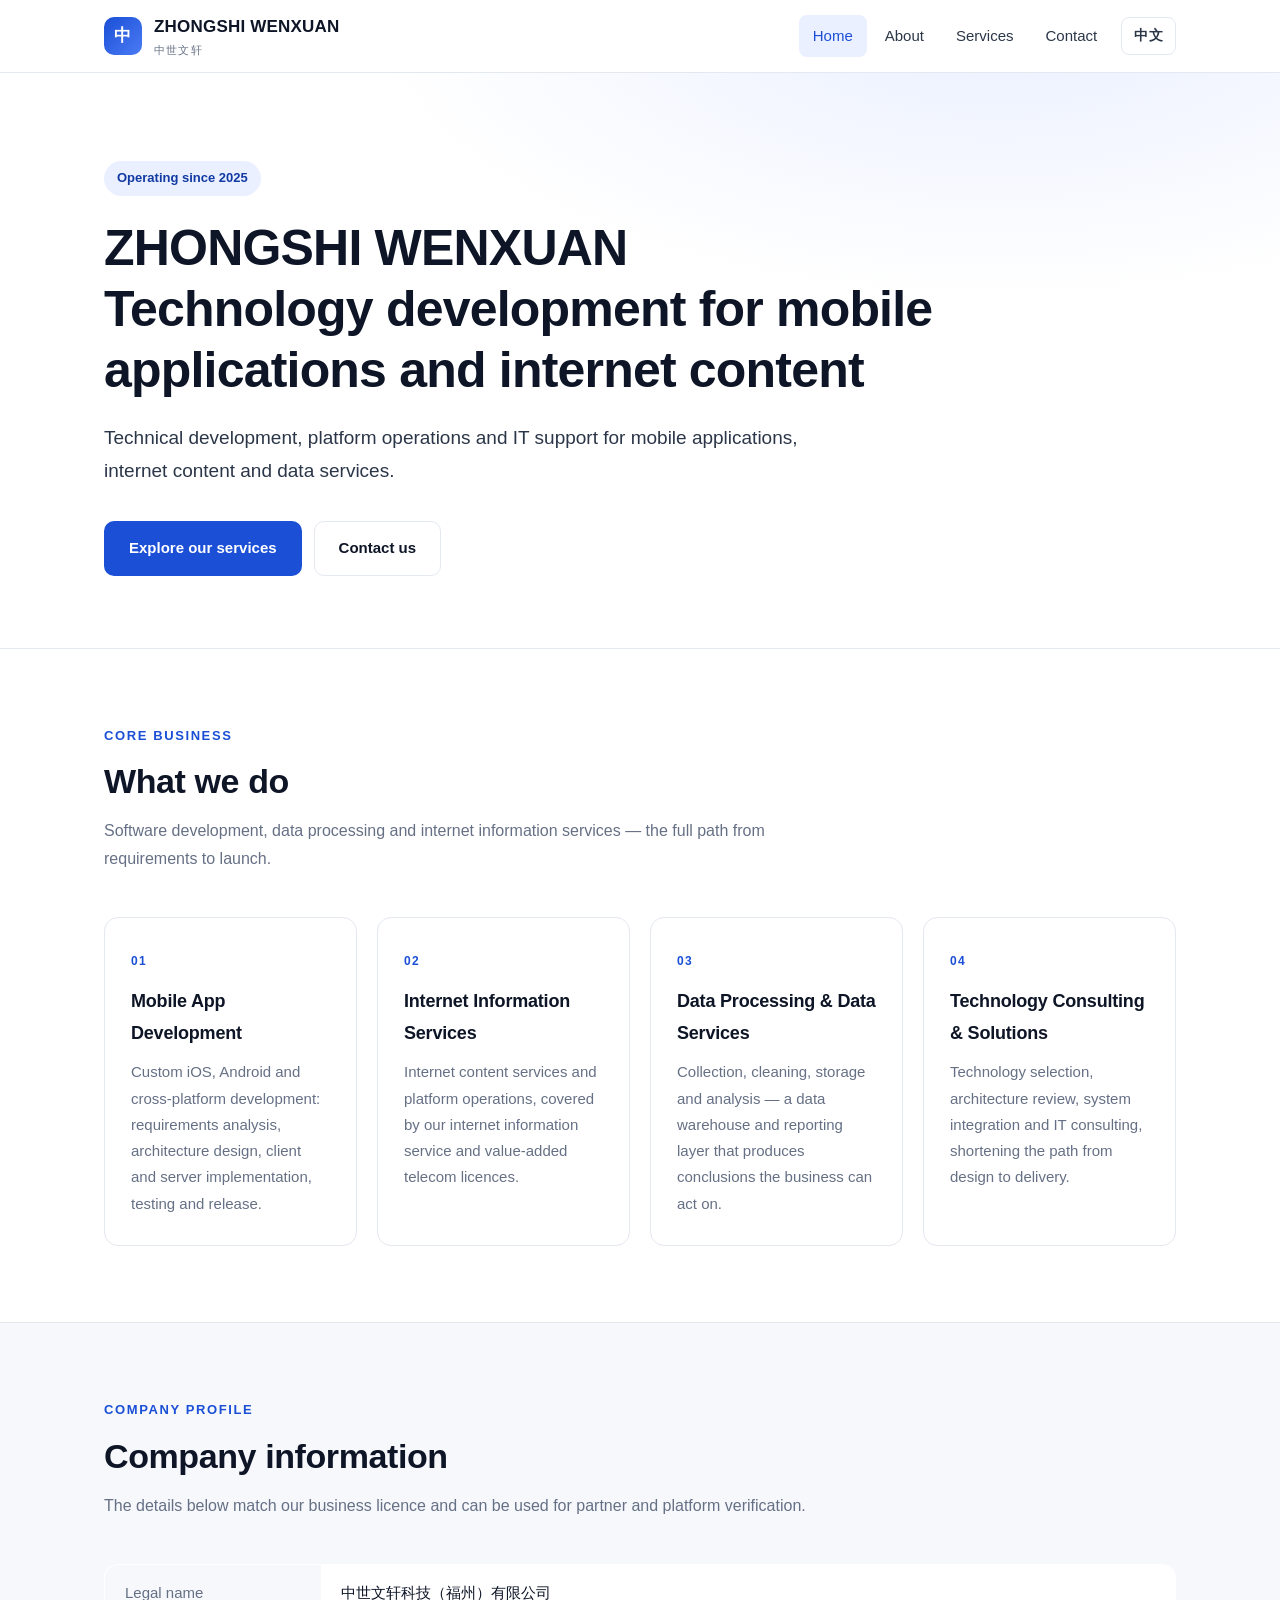
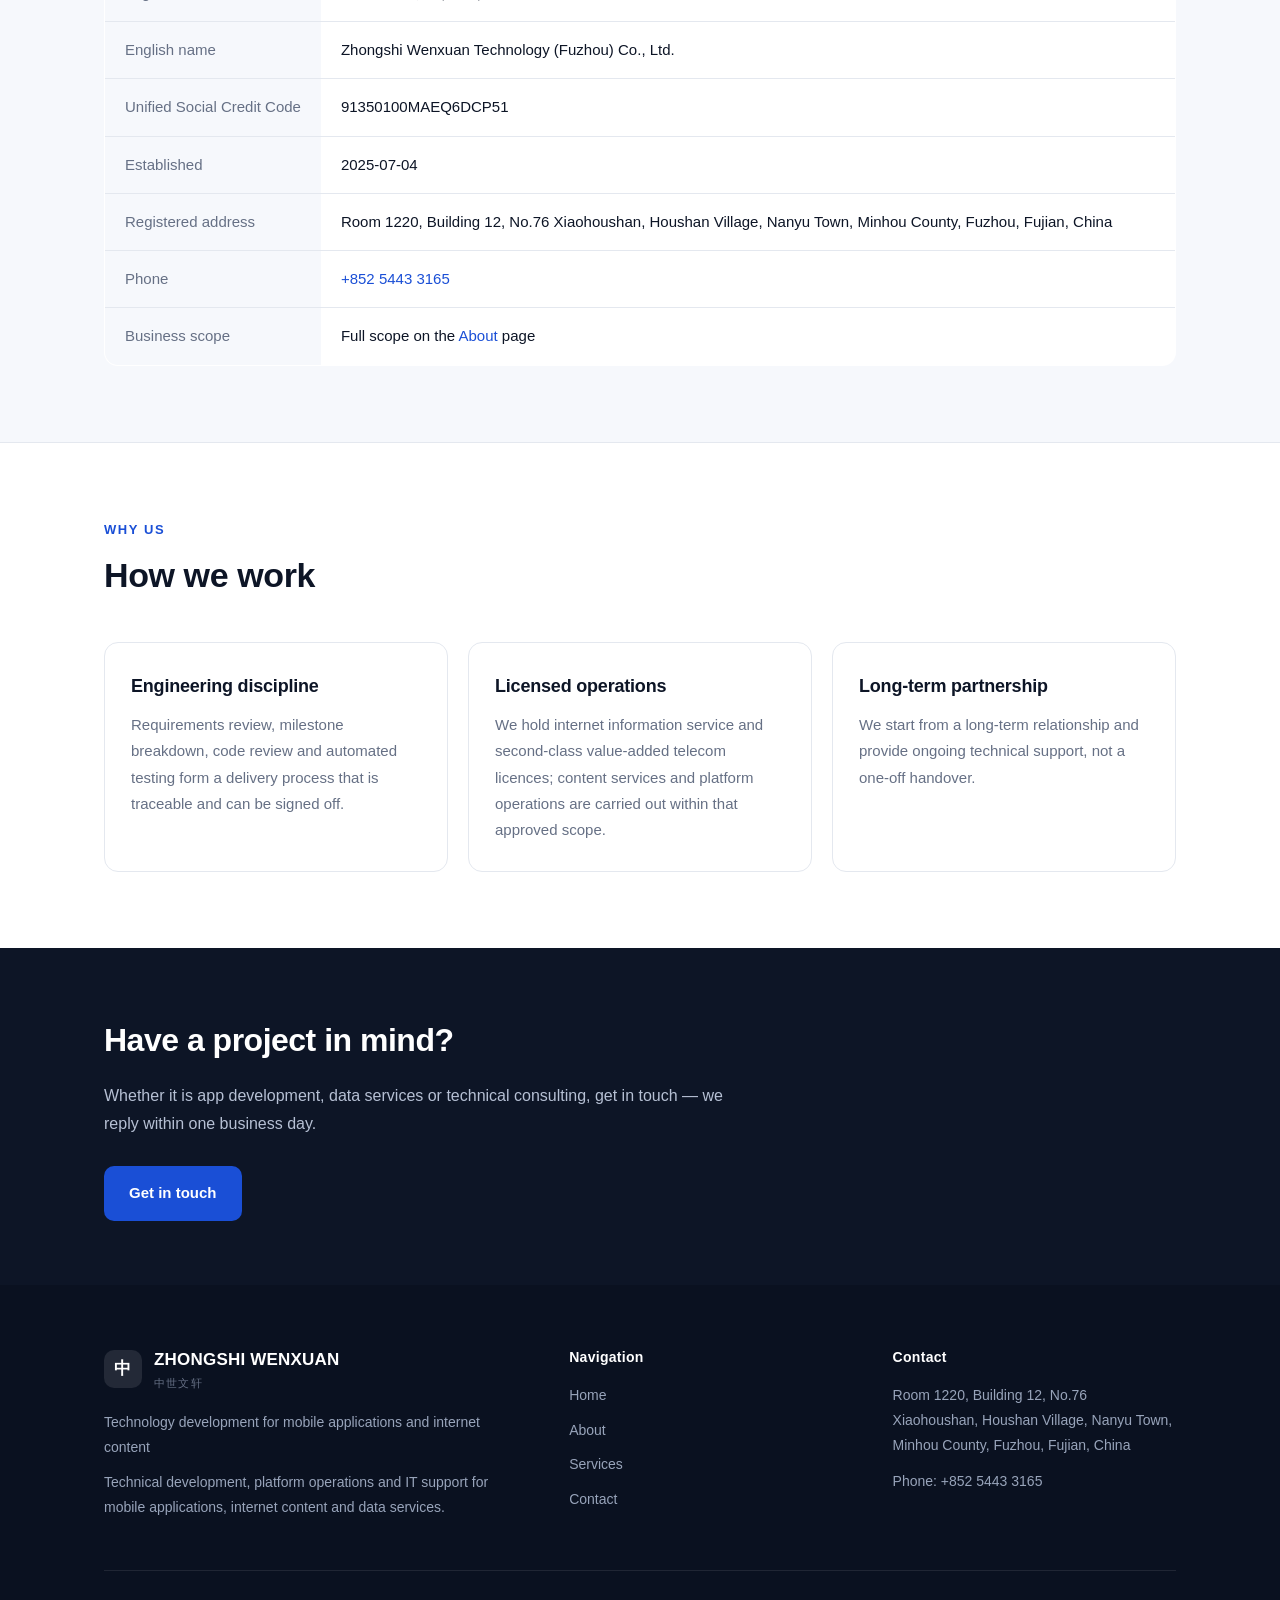
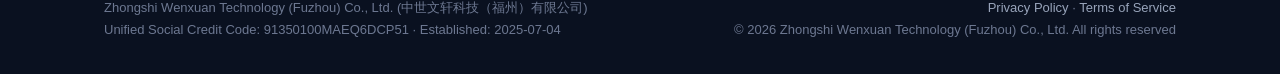
==== en/index.html @ 02695daa "feat: 中英双语版 + 真实联系电话" ====
<!DOCTYPE html>
<html lang="en">
<head>
<meta charset="utf-8">
<meta name="viewport" content="width=device-width, initial-scale=1">
<title>Zhongshi Wenxuan Technology (Fuzhou) Co., Ltd. | Technology development for mobile applications and internet content</title>
<meta name="description" content="Zhongshi Wenxuan Technology (Fuzhou) Co., Ltd. | Technology development for mobile applications and internet content. Technical development, platform operations and IT support for mobile applications, internet content and data services.">
<meta name="author" content="Zhongshi Wenxuan Technology (Fuzhou) Co., Ltd.">
<link rel="canonical" href="https://shixuangame.github.io/en/">
<link rel="alternate" hreflang="zh-CN" href="https://shixuangame.github.io/">
<link rel="alternate" hreflang="en" href="https://shixuangame.github.io/en/">
<link rel="alternate" hreflang="x-default" href="https://shixuangame.github.io/">
<meta property="og:type" content="website">
<meta property="og:site_name" content="Zhongshi Wenxuan Technology (Fuzhou) Co., Ltd.">
<meta property="og:title" content="Zhongshi Wenxuan Technology (Fuzhou) Co., Ltd. | Technology development for mobile applications and internet content">
<meta property="og:description" content="Zhongshi Wenxuan Technology (Fuzhou) Co., Ltd. | Technology development for mobile applications and internet content. Technical development, platform operations and IT support for mobile applications, internet content and data services.">
<meta property="og:url" content="https://shixuangame.github.io/en/">
<meta property="og:locale" content="en_US">
<meta name="twitter:card" content="summary">
<meta name="theme-color" content="#1a4fd6">

<link rel="icon" href="../favicon.svg" type="image/svg+xml">
<link rel="stylesheet" href="../styles.css">
<script type="application/ld+json">{"@context":"https://schema.org","@type":"Organization","name":"Zhongshi Wenxuan Technology (Fuzhou) Co., Ltd.","alternateName":"中世文轩科技（福州）有限公司","url":"https://shixuangame.github.io","telephone":"+852 5443 3165","foundingDate":"2025-07-04","identifier":"91350100MAEQ6DCP51","address":{"@type":"PostalAddress","streetAddress":"Room 1220, Building 12, No.76 Xiaohoushan, Houshan Village, Nanyu Town, Minhou County, Fuzhou, Fujian, China","addressCountry":"CN"},"contactPoint":{"@type":"ContactPoint","contactType":"customer service","telephone":"+852 5443 3165","availableLanguage":["zh-CN","en"]}}</script>
</head>
<body>
<a class="skip" href="#main">Skip to content</a>

<header class="site-header">
  <div class="wrap header-inner">
    <a class="brand" href="index.html">
      <span class="brand-mark" aria-hidden="true">中</span>
      <span>
        <span class="brand-name">ZHONGSHI WENXUAN</span>
        <span class="brand-sub">中世文轩</span>
      </span>
    </a>
    <button class="nav-toggle" type="button" aria-label="Open navigation" aria-expanded="false">☰</button>
    <nav class="nav" id="nav">
      <a href="index.html" aria-current="page">Home</a>
      <a href="about.html">About</a>
      <a href="services.html">Services</a>
      <a href="contact.html">Contact</a>
      <a class="lang" href="../index.html" hreflang="zh" aria-label="Switch to Chinese">中文</a>
    </nav>
  </div>
</header>

<main id="main">

<section class="hero">
  <div class="wrap">
    <span class="hero-eyebrow">Operating since 2025</span>
    <h1>ZHONGSHI WENXUAN<br>Technology development for mobile applications and internet content</h1>
    <p class="lead">Technical development, platform operations and IT support for mobile applications, internet content and data services.</p>
    <div class="hero-actions">
      <a class="btn btn-primary" href="services.html">Explore our services</a>
      <a class="btn btn-ghost" href="contact.html">Contact us</a>
    </div>
    
  </div>
</section>

<section class="block">
  <div class="wrap">
    <div class="section-head">
      <div class="kicker">Core Business</div>
      <h2>What we do</h2>
      <p>Software development, data processing and internet information services — the full path from requirements to launch.</p>
    </div>
    <div class="grid grid-4">
      <article class="card">
        <span class="idx">01</span>
        <h3>Mobile App Development</h3>
        <p>Custom iOS, Android and cross-platform development: requirements analysis, architecture design, client and server implementation, testing and release.</p>
      </article>
      <article class="card">
        <span class="idx">02</span>
        <h3>Internet Information Services</h3>
        <p>Internet content services and platform operations, covered by our internet information service and value-added telecom licences.</p>
      </article>
      <article class="card">
        <span class="idx">03</span>
        <h3>Data Processing &amp; Data Services</h3>
        <p>Collection, cleaning, storage and analysis — a data warehouse and reporting layer that produces conclusions the business can act on.</p>
      </article>
      <article class="card">
        <span class="idx">04</span>
        <h3>Technology Consulting &amp; Solutions</h3>
        <p>Technology selection, architecture review, system integration and IT consulting, shortening the path from design to delivery.</p>
      </article>
    </div>
  </div>
</section>

<section class="block soft">
  <div class="wrap">
    <div class="section-head">
      <div class="kicker">Company Profile</div>
      <h2>Company information</h2>
      <p>The details below match our business licence and can be used for partner and platform verification.</p>
    </div>
    <table class="info-table">
      <tbody>
        <tr><th>Legal name</th><td>中世文轩科技（福州）有限公司</td></tr>
        <tr><th>English name</th><td>Zhongshi Wenxuan Technology (Fuzhou) Co., Ltd.</td></tr>
        <tr><th>Unified Social Credit Code</th><td>91350100MAEQ6DCP51</td></tr>
        <tr><th>Established</th><td>2025-07-04</td></tr>
        <tr><th>Registered address</th><td>Room 1220, Building 12, No.76 Xiaohoushan, Houshan Village, Nanyu Town, Minhou County, Fuzhou, Fujian, China</td></tr>
        <tr><th>Phone</th><td><a href="tel:+85254433165">+852 5443 3165</a></td></tr>
        
        <tr><th>Business scope</th><td class="muted">Full scope on the <a href="about.html">About</a> page</a></td></tr>
      </tbody>
    </table>
  </div>
</section>

<section class="block">
  <div class="wrap">
    <div class="section-head">
      <div class="kicker">Why Us</div>
      <h2>How we work</h2>
    </div>
    <div class="grid grid-3">
      <article class="card">
        <h3>Engineering discipline</h3>
        <p>Requirements review, milestone breakdown, code review and automated testing form a delivery process that is traceable and can be signed off.</p>
      </article>
      <article class="card">
        <h3>Licensed operations</h3>
        <p>We hold internet information service and second-class value-added telecom licences; content services and platform operations are carried out within that approved scope.</p>
      </article>
      <article class="card">
        <h3>Long-term partnership</h3>
        <p>We start from a long-term relationship and provide ongoing technical support, not a one-off handover.</p>
      </article>
    </div>
  </div>
</section>

<section class="cta-band">
  <div class="wrap">
    <h2>Have a project in mind?</h2>
    <p>Whether it is app development, data services or technical consulting, get in touch — we reply within one business day.</p>
    <a class="btn btn-primary" href="contact.html">Get in touch</a>
  </div>
</section>
</main>

<footer class="site-footer">
  <div class="wrap">
    <div class="footer-grid">
      <div>
        <div class="brand" style="margin-bottom:16px">
          <span class="brand-mark" aria-hidden="true">中</span>
          <span>
            <span class="brand-name">ZHONGSHI WENXUAN</span>
            <span class="brand-sub">中世文轩</span>
          </span>
        </div>
        <p>Technology development for mobile applications and internet content</p>
        <p class="footer-legal">Technical development, platform operations and IT support for mobile applications, internet content and data services.</p>
      </div>
      <div>
        <h4>Navigation</h4>
        <ul class="footer-links">
          <li><a href="index.html">Home</a></li>
          <li><a href="about.html">About</a></li>
          <li><a href="services.html">Services</a></li>
          <li><a href="contact.html">Contact</a></li>
        </ul>
      </div>
      <div>
        <h4>Contact</h4>
        <p>Room 1220, Building 12, No.76 Xiaohoushan, Houshan Village, Nanyu Town, Minhou County, Fuzhou, Fujian, China</p>
        <p>Phone: <a href="tel:+85254433165">+852 5443 3165</a></p>
        
      </div>
    </div>
    <div class="footer-meta">
      <div>
        Zhongshi Wenxuan Technology (Fuzhou) Co., Ltd. (中世文轩科技（福州）有限公司)<br>
        Unified Social Credit Code: 91350100MAEQ6DCP51 · Established: 2025-07-04
        
      </div>
      <div class="footer-right">
        <a href="privacy.html">Privacy Policy</a> · <a href="terms.html">Terms of Service</a><br>
        © 2026 Zhongshi Wenxuan Technology (Fuzhou) Co., Ltd. All rights reserved
      </div>
    </div>
  </div>
</footer>

<script>
(function () {
  var btn = document.querySelector('.nav-toggle');
  var nav = document.getElementById('nav');
  if (!btn || !nav) return;
  btn.addEventListener('click', function () {
    var open = nav.classList.toggle('open');
    btn.setAttribute('aria-expanded', open ? 'true' : 'false');
  });
})();
</script>
</body>
</html>
---- styles.css ----
/* ==========================================================================
   企业官网样式 · 单文件、无外链、可直接部署
   ========================================================================== */

:root {
  --ink: #0d1526;
  --ink-2: #2b3648;
  --muted: #667085;
  --line: #e4e8ef;
  --bg: #ffffff;
  --bg-soft: #f6f8fc;
  --brand: #1a4fd6;
  --brand-dark: #123aa3;
  --brand-soft: #eaf0ff;
  --radius: 14px;
  --maxw: 1120px;
  --font: -apple-system, BlinkMacSystemFont, "Segoe UI", "PingFang SC",
    "Hiragino Sans GB", "Microsoft YaHei", "Source Han Sans SC", "Noto Sans CJK SC",
    Roboto, Helvetica, Arial, sans-serif;
}

* { box-sizing: border-box; }

html { -webkit-text-size-adjust: 100%; scroll-behavior: smooth; }

body {
  margin: 0;
  font-family: var(--font);
  color: var(--ink);
  background: var(--bg);
  font-size: 16px;
  line-height: 1.75;
  -webkit-font-smoothing: antialiased;
}

img { max-width: 100%; display: block; }

a { color: var(--brand); text-decoration: none; }
a:hover { text-decoration: underline; }

.wrap { width: 100%; max-width: var(--maxw); margin: 0 auto; padding: 0 24px; }

/* ---------- 顶部导航 ---------- */
.site-header {
  position: sticky; top: 0; z-index: 50;
  background: rgba(255,255,255,.94);
  backdrop-filter: saturate(180%) blur(12px);
  border-bottom: 1px solid var(--line);
}
.header-inner {
  display: flex; align-items: center; justify-content: space-between;
  height: 72px; gap: 24px;
}
.brand { display: flex; align-items: center; gap: 12px; text-decoration: none; color: var(--ink); }
.brand:hover { text-decoration: none; }
.brand-mark {
  width: 38px; height: 38px; border-radius: 10px;
  background: linear-gradient(135deg, var(--brand), #4b7bf5);
  color: #fff; display: grid; place-items: center;
  font-weight: 700; font-size: 17px; letter-spacing: .5px;
  flex: none;
}
.brand-name { font-weight: 700; font-size: 17px; letter-spacing: .2px; }
.brand-sub { display: block; font-size: 11px; color: var(--muted); font-weight: 500; letter-spacing: 1.2px; text-transform: uppercase; }

.nav { display: flex; align-items: center; gap: 4px; }
.nav a {
  color: var(--ink-2); font-size: 15px; padding: 8px 14px; border-radius: 8px;
  font-weight: 500; white-space: nowrap;
}
.nav a:hover { background: var(--bg-soft); text-decoration: none; }
.nav a[aria-current="page"] { color: var(--brand); background: var(--brand-soft); }

.nav-toggle { display: none; }

/* 语言切换 */
.nav a.lang {
  border: 1px solid var(--line);
  margin-left: 6px;
  font-size: 13.5px;
  letter-spacing: .4px;
  font-weight: 600;
  padding: 6px 12px;
  color: var(--ink-2);
}
.nav a.lang:hover { background: var(--brand-soft); border-color: #c9d6f5; color: var(--brand-dark); }

/* 跳转链接：默认隐藏，聚焦时出现 */
.skip {
  position: absolute; left: -9999px; top: 0;
  background: var(--brand); color: #fff; padding: 10px 16px;
  border-radius: 0 0 8px 0; z-index: 100; font-size: 14px;
}
.skip:focus { left: 0; }

.footer-right { text-align: right; }

/* ---------- 按钮 ---------- */
.btn {
  display: inline-flex; align-items: center; justify-content: center; gap: 8px;
  padding: 13px 24px; border-radius: 10px; font-weight: 600; font-size: 15px;
  border: 1px solid transparent; cursor: pointer; transition: .18s ease;
  text-decoration: none !important;
}
.btn-primary { background: var(--brand); color: #fff; }
.btn-primary:hover { background: var(--brand-dark); }
.btn-ghost { background: #fff; color: var(--ink); border-color: var(--line); }
.btn-ghost:hover { border-color: #c9d2e3; background: var(--bg-soft); }

/* ---------- Hero ---------- */
.hero {
  padding: 88px 0 72px;
  background:
    radial-gradient(900px 420px at 78% -12%, #e9efff 0%, rgba(233,239,255,0) 70%),
    var(--bg);
  border-bottom: 1px solid var(--line);
}
.hero-eyebrow {
  display: inline-flex; align-items: center; gap: 8px;
  background: var(--brand-soft); color: var(--brand-dark);
  font-size: 13px; font-weight: 600; padding: 6px 13px; border-radius: 999px;
  margin-bottom: 22px;
}
.hero h1 {
  font-size: clamp(30px, 4.6vw, 50px);
  line-height: 1.22; margin: 0 0 20px; letter-spacing: -.8px; font-weight: 700;
}
.hero p.lead {
  font-size: clamp(16px, 1.6vw, 19px); color: var(--ink-2);
  max-width: 720px; margin: 0 0 34px;
}
.hero-actions { display: flex; flex-wrap: wrap; gap: 12px; }

/* ---------- 通用区块 ---------- */
section.block { padding: 76px 0; }
section.block.soft { background: var(--bg-soft); border-top: 1px solid var(--line); border-bottom: 1px solid var(--line); }

.section-head { max-width: 720px; margin-bottom: 44px; }
.section-head .kicker {
  font-size: 13px; font-weight: 700; letter-spacing: 1.6px;
  text-transform: uppercase; color: var(--brand); margin-bottom: 12px;
}
.section-head h2 { font-size: clamp(24px, 3vw, 34px); margin: 0 0 14px; letter-spacing: -.4px; line-height: 1.3; }
.section-head p { margin: 0; color: var(--muted); font-size: 16px; }

.grid { display: grid; gap: 20px; }
.grid-2 { grid-template-columns: repeat(2, minmax(0,1fr)); }
.grid-3 { grid-template-columns: repeat(3, minmax(0,1fr)); }
.grid-4 { grid-template-columns: repeat(4, minmax(0,1fr)); }

.card {
  background: #fff; border: 1px solid var(--line); border-radius: var(--radius);
  padding: 28px 26px; transition: .2s ease;
}
.card:hover { border-color: #c9d6f5; box-shadow: 0 10px 32px rgba(20,40,90,.07); }
.card h3 { font-size: 18px; margin: 0 0 10px; letter-spacing: -.2px; }
.card p { margin: 0; color: var(--muted); font-size: 15px; }
.card .idx {
  display: inline-block; font-size: 12px; font-weight: 700; color: var(--brand);
  letter-spacing: 1.4px; margin-bottom: 14px;
}

/* ---------- 公司信息表 ---------- */
.info-table { width: 100%; border-collapse: collapse; background: #fff; border: 1px solid var(--line); border-radius: var(--radius); overflow: hidden; }
.info-table th, .info-table td { text-align: left; padding: 15px 20px; font-size: 15px; vertical-align: top; border-bottom: 1px solid var(--line); }
.info-table tr:last-child th, .info-table tr:last-child td { border-bottom: 0; }
.info-table th { width: 190px; color: var(--muted); font-weight: 500; background: var(--bg-soft); white-space: nowrap; }
.info-table td { color: var(--ink); word-break: break-word; }

.fact-strip { display: grid; grid-template-columns: repeat(4, minmax(0,1fr)); gap: 1px; background: var(--line); border: 1px solid var(--line); border-radius: var(--radius); overflow: hidden; }
.fact { background: #fff; padding: 22px 20px; }
.fact dt { font-size: 12px; color: var(--muted); letter-spacing: .6px; margin-bottom: 8px; text-transform: uppercase; font-weight: 600; }
.fact dd { margin: 0; font-size: 15px; font-weight: 600; color: var(--ink); line-height: 1.5; word-break: break-word; }

/* ---------- 正文排版 ---------- */
.prose { max-width: 780px; }
.prose h2 { font-size: 23px; margin: 44px 0 14px; letter-spacing: -.3px; }
.prose h2:first-child { margin-top: 0; }
.prose h3 { font-size: 18px; margin: 30px 0 10px; }
.prose p { margin: 0 0 16px; color: var(--ink-2); }
.prose ul, .prose ol { margin: 0 0 18px; padding-left: 22px; color: var(--ink-2); }
.prose li { margin-bottom: 8px; }
.prose strong { color: var(--ink); font-weight: 600; }
.prose code { background: var(--bg-soft); padding: 2px 6px; border-radius: 5px; font-size: 14px; }

.page-head { padding: 64px 0 12px; }
.page-head h1 { font-size: clamp(28px, 3.6vw, 40px); margin: 0 0 14px; letter-spacing: -.7px; }
.page-head p { color: var(--muted); margin: 0; max-width: 700px; font-size: 17px; }

/* ---------- 联系方式 ---------- */
.contact-grid { display: grid; grid-template-columns: 1.05fr .95fr; gap: 28px; align-items: start; }
.contact-item { padding: 24px 0; border-bottom: 1px solid var(--line); }
.contact-item:first-child { padding-top: 0; }
.contact-item:last-child { border-bottom: 0; }
.contact-item dt { font-size: 12px; font-weight: 700; letter-spacing: 1.2px; text-transform: uppercase; color: var(--muted); margin-bottom: 8px; }
.contact-item dd { margin: 0; font-size: 16px; color: var(--ink); line-height: 1.7; }
.contact-item dd a { color: var(--ink); font-weight: 500; }
.contact-item dd a:hover { color: var(--brand); }

.form-card { background: var(--bg-soft); border: 1px solid var(--line); border-radius: var(--radius); padding: 30px; }
.form-card h3 { margin: 0 0 6px; font-size: 19px; }
.form-card > p { margin: 0 0 22px; color: var(--muted); font-size: 14px; }
.field { margin-bottom: 16px; }
.field label { display: block; font-size: 13px; font-weight: 600; color: var(--ink-2); margin-bottom: 7px; }
.field input, .field textarea, .field select {
  width: 100%; padding: 12px 14px; font: inherit; font-size: 15px; color: var(--ink);
  background: #fff; border: 1px solid var(--line); border-radius: 9px; outline: none;
}
.field input:focus, .field textarea:focus, .field select:focus { border-color: var(--brand); box-shadow: 0 0 0 3px rgba(26,79,214,.12); }
.field textarea { resize: vertical; min-height: 120px; }
.form-note { font-size: 12.5px; color: var(--muted); margin-top: 14px; line-height: 1.6; }

/* ---------- CTA 条 ---------- */
.cta-band { background: var(--ink); color: #fff; padding: 64px 0; }
.cta-band h2 { font-size: clamp(22px, 3vw, 32px); margin: 0 0 14px; letter-spacing: -.5px; }
.cta-band p { color: #b6c0d4; margin: 0 0 28px; max-width: 620px; }
.cta-band .btn-ghost { background: transparent; color: #fff; border-color: rgba(255,255,255,.28); }
.cta-band .btn-ghost:hover { background: rgba(255,255,255,.1); border-color: rgba(255,255,255,.5); }

/* ---------- 页脚 ---------- */
.site-footer { background: #0a1120; color: #98a4ba; padding: 60px 0 32px; font-size: 14px; }
.footer-grid { display: grid; grid-template-columns: 1.5fr 1fr 1fr; gap: 40px; padding-bottom: 40px; border-bottom: 1px solid rgba(255,255,255,.09); }
.site-footer .brand-name { color: #fff; }
.site-footer .brand-mark { background: rgba(255,255,255,.1); }
.site-footer h4 { color: #fff; font-size: 14px; margin: 0 0 14px; letter-spacing: .3px; }
.site-footer p { margin: 0 0 10px; line-height: 1.8; }
.site-footer a { color: #98a4ba; }
.site-footer a:hover { color: #fff; }
.footer-links { list-style: none; margin: 0; padding: 0; }
.footer-links li { margin-bottom: 10px; }
.footer-meta { padding-top: 26px; display: flex; flex-wrap: wrap; gap: 10px 24px; justify-content: space-between; font-size: 13px; color: #6d7891; line-height: 1.7; }
.footer-legal { max-width: 760px; }

/* ---------- 其他 ---------- */
.notice {
  background: #fff8e8; border: 1px solid #f2dfae; color: #6b5312;
  border-radius: 10px; padding: 14px 18px; font-size: 14px; margin: 24px 0;
}
.tag-list { display: flex; flex-wrap: wrap; gap: 8px; margin: 0 0 20px; padding: 0; list-style: none; }
.tag-list li { background: var(--bg-soft); border: 1px solid var(--line); color: var(--ink-2); font-size: 13.5px; padding: 6px 13px; border-radius: 999px; }
hr.rule { border: 0; border-top: 1px solid var(--line); margin: 40px 0; }
.muted { color: var(--muted); }
.mt-0 { margin-top: 0; }
.mb-0 { margin-bottom: 0; }

/* ---------- 响应式 ---------- */
@media (max-width: 940px) {
  .grid-4 { grid-template-columns: repeat(2, minmax(0,1fr)); }
  .grid-3 { grid-template-columns: repeat(2, minmax(0,1fr)); }
  .contact-grid { grid-template-columns: 1fr; }
  .footer-grid { grid-template-columns: 1fr 1fr; }
  .fact-strip { grid-template-columns: repeat(2, minmax(0,1fr)); }

  .nav-toggle {
    display: inline-flex; align-items: center; justify-content: center;
    width: 42px; height: 42px; border: 1px solid var(--line); border-radius: 9px;
    background: #fff; cursor: pointer; font-size: 20px; color: var(--ink); line-height: 1;
  }
  .nav {
    position: absolute; top: 72px; left: 0; right: 0;
    background: #fff; border-bottom: 1px solid var(--line);
    flex-direction: column; align-items: stretch; padding: 12px 20px 18px;
    gap: 2px; display: none;
  }
  .nav.open { display: flex; }
  .nav a { padding: 12px 10px; }
  .hero { padding: 60px 0 52px; }
  section.block { padding: 56px 0; }
}

@media (max-width: 640px) {
  .grid-2, .grid-3, .grid-4 { grid-template-columns: 1fr; }
  .footer-grid { grid-template-columns: 1fr; gap: 28px; }
  .info-table th { width: 120px; font-size: 14px; }
  .info-table th, .info-table td { padding: 12px 14px; }
  .fact-strip { grid-template-columns: 1fr; }
  .hero-actions .btn { flex: 1 1 auto; }
}

@media print {
  .site-header, .site-footer, .cta-band, .form-card { display: none; }
  body { font-size: 12pt; }
}
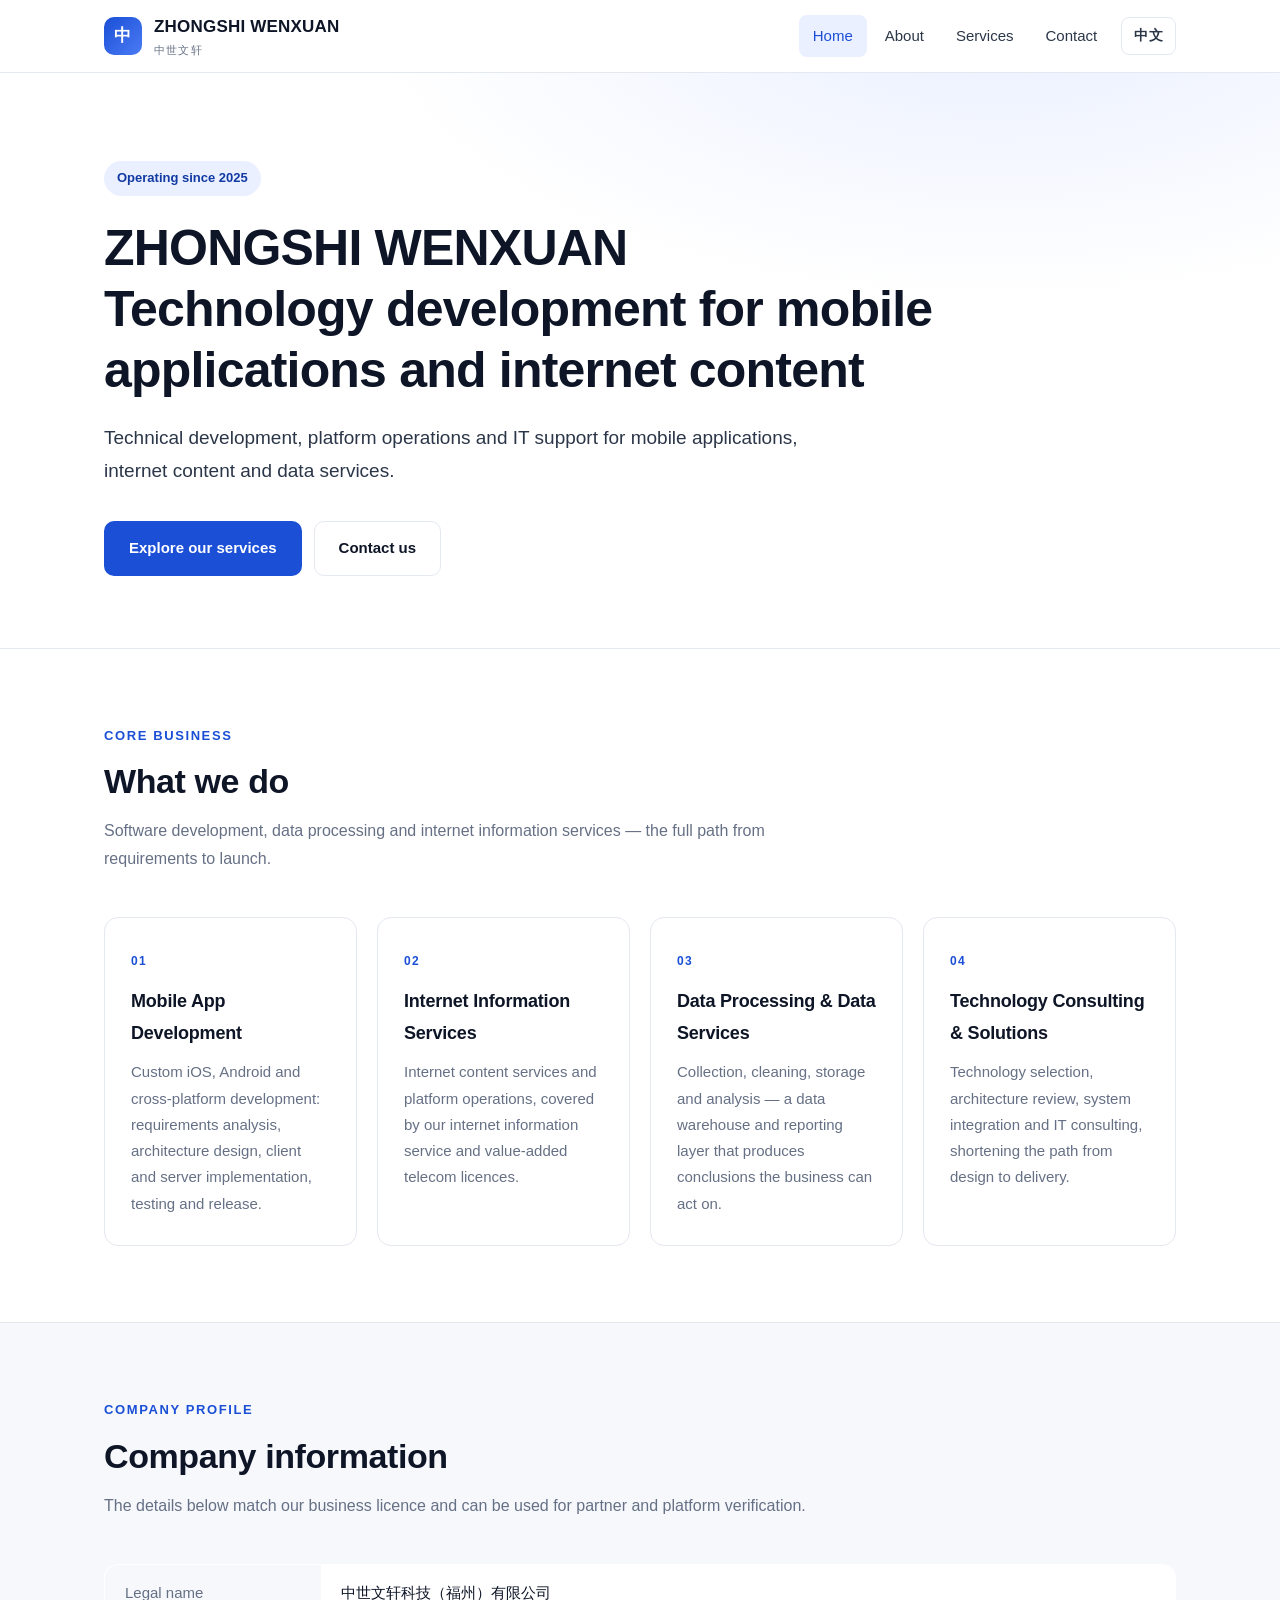
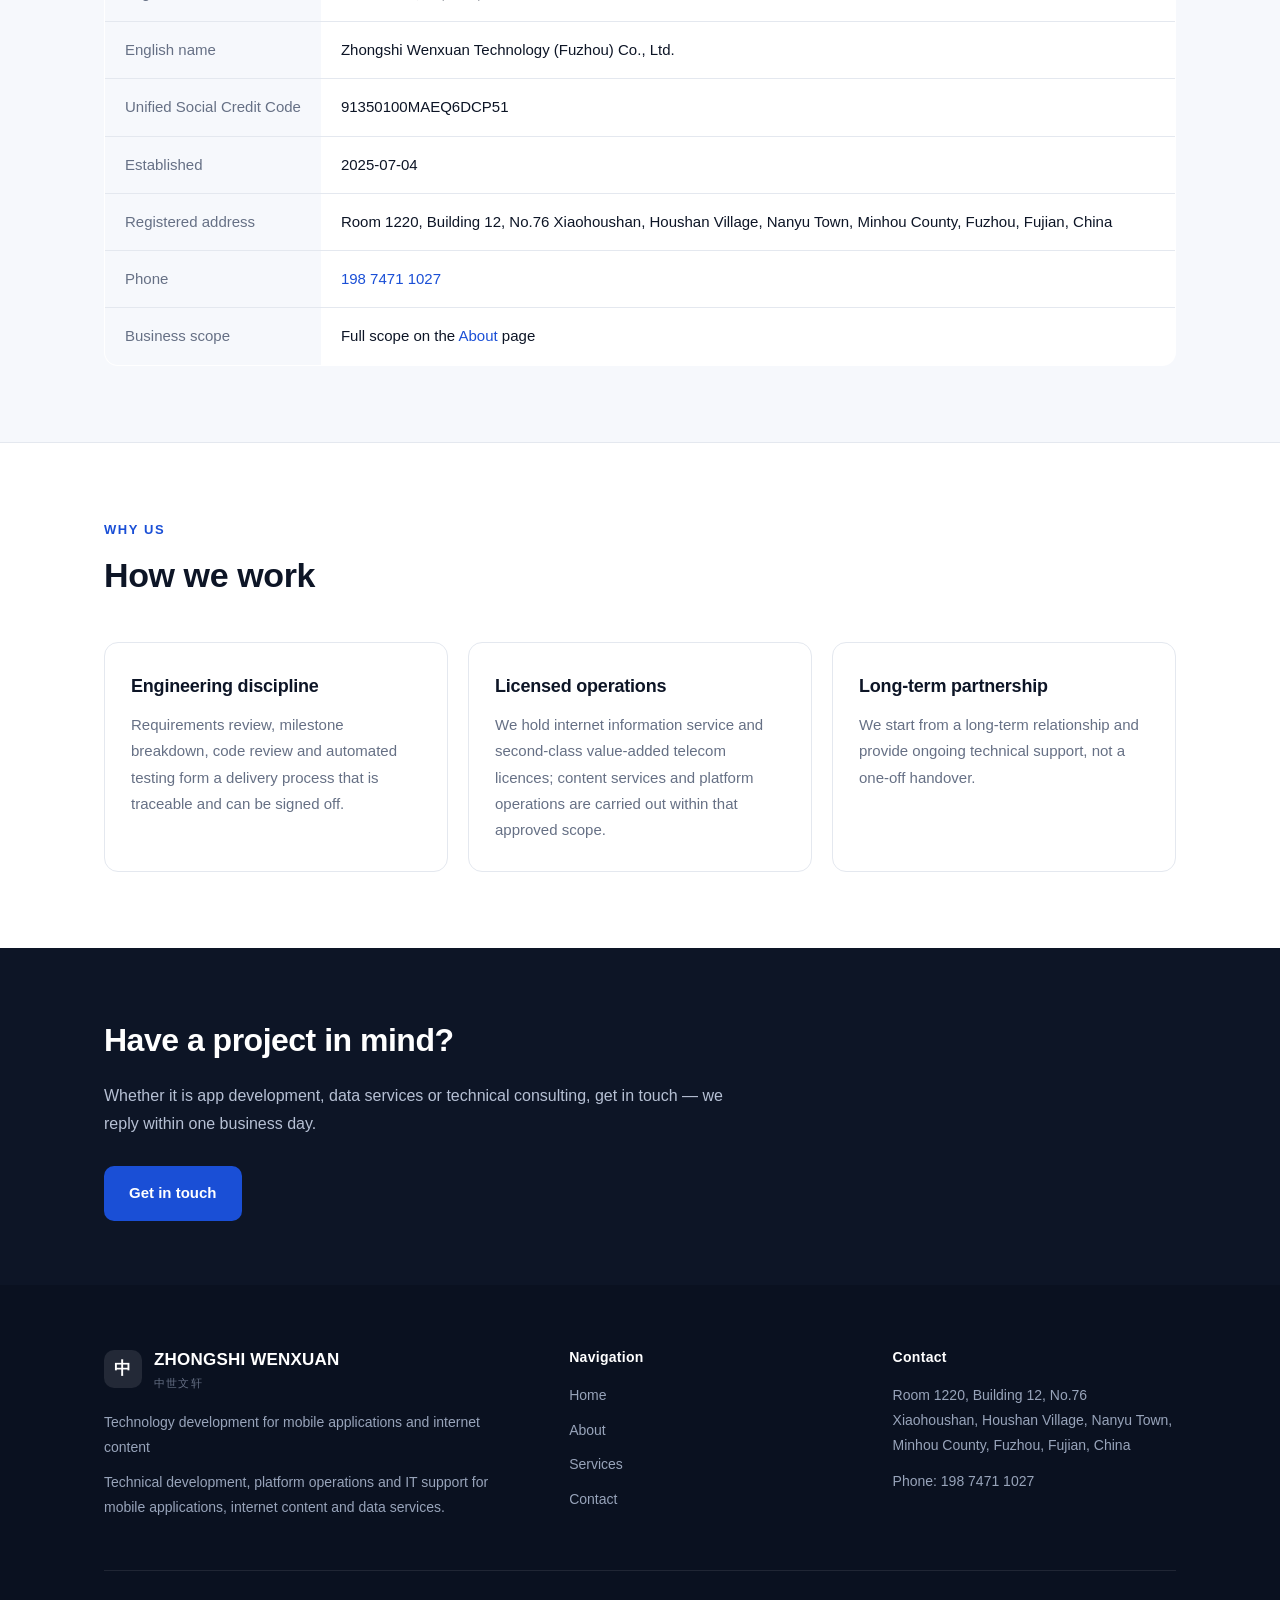
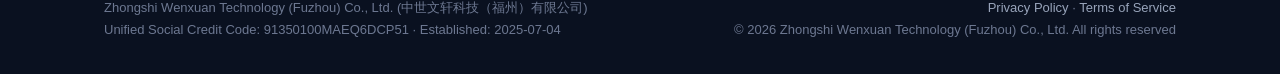
==== commit 4b8f6196: "update: 联系电话改为 198 7471 1027" ====
--- a/en/index.html
+++ b/en/index.html
@@ -21,7 +21,7 @@
 
 <link rel="icon" href="../favicon.svg" type="image/svg+xml">
 <link rel="stylesheet" href="../styles.css">
-<script type="application/ld+json">{"@context":"https://schema.org","@type":"Organization","name":"Zhongshi Wenxuan Technology (Fuzhou) Co., Ltd.","alternateName":"中世文轩科技（福州）有限公司","url":"https://shixuangame.github.io","telephone":"+852 5443 3165","foundingDate":"2025-07-04","identifier":"91350100MAEQ6DCP51","address":{"@type":"PostalAddress","streetAddress":"Room 1220, Building 12, No.76 Xiaohoushan, Houshan Village, Nanyu Town, Minhou County, Fuzhou, Fujian, China","addressCountry":"CN"},"contactPoint":{"@type":"ContactPoint","contactType":"customer service","telephone":"+852 5443 3165","availableLanguage":["zh-CN","en"]}}</script>
+<script type="application/ld+json">{"@context":"https://schema.org","@type":"Organization","name":"Zhongshi Wenxuan Technology (Fuzhou) Co., Ltd.","alternateName":"中世文轩科技（福州）有限公司","url":"https://shixuangame.github.io","telephone":"+86 198 7471 1027","foundingDate":"2025-07-04","identifier":"91350100MAEQ6DCP51","address":{"@type":"PostalAddress","streetAddress":"Room 1220, Building 12, No.76 Xiaohoushan, Houshan Village, Nanyu Town, Minhou County, Fuzhou, Fujian, China","addressCountry":"CN"},"contactPoint":{"@type":"ContactPoint","contactType":"customer service","telephone":"+86 198 7471 1027","availableLanguage":["zh-CN","en"]}}</script>
 </head>
 <body>
 <a class="skip" href="#main">Skip to content</a>
@@ -107,7 +107,7 @@
         <tr><th>Unified Social Credit Code</th><td>91350100MAEQ6DCP51</td></tr>
         <tr><th>Established</th><td>2025-07-04</td></tr>
         <tr><th>Registered address</th><td>Room 1220, Building 12, No.76 Xiaohoushan, Houshan Village, Nanyu Town, Minhou County, Fuzhou, Fujian, China</td></tr>
-        <tr><th>Phone</th><td><a href="tel:+85254433165">+852 5443 3165</a></td></tr>
+        <tr><th>Phone</th><td><a href="tel:19874711027">198 7471 1027</a></td></tr>
         
         <tr><th>Business scope</th><td class="muted">Full scope on the <a href="about.html">About</a> page</a></td></tr>
       </tbody>
@@ -173,7 +173,7 @@
       <div>
         <h4>Contact</h4>
         <p>Room 1220, Building 12, No.76 Xiaohoushan, Houshan Village, Nanyu Town, Minhou County, Fuzhou, Fujian, China</p>
-        <p>Phone: <a href="tel:+85254433165">+852 5443 3165</a></p>
+        <p>Phone: <a href="tel:19874711027">198 7471 1027</a></p>
         
       </div>
     </div>
